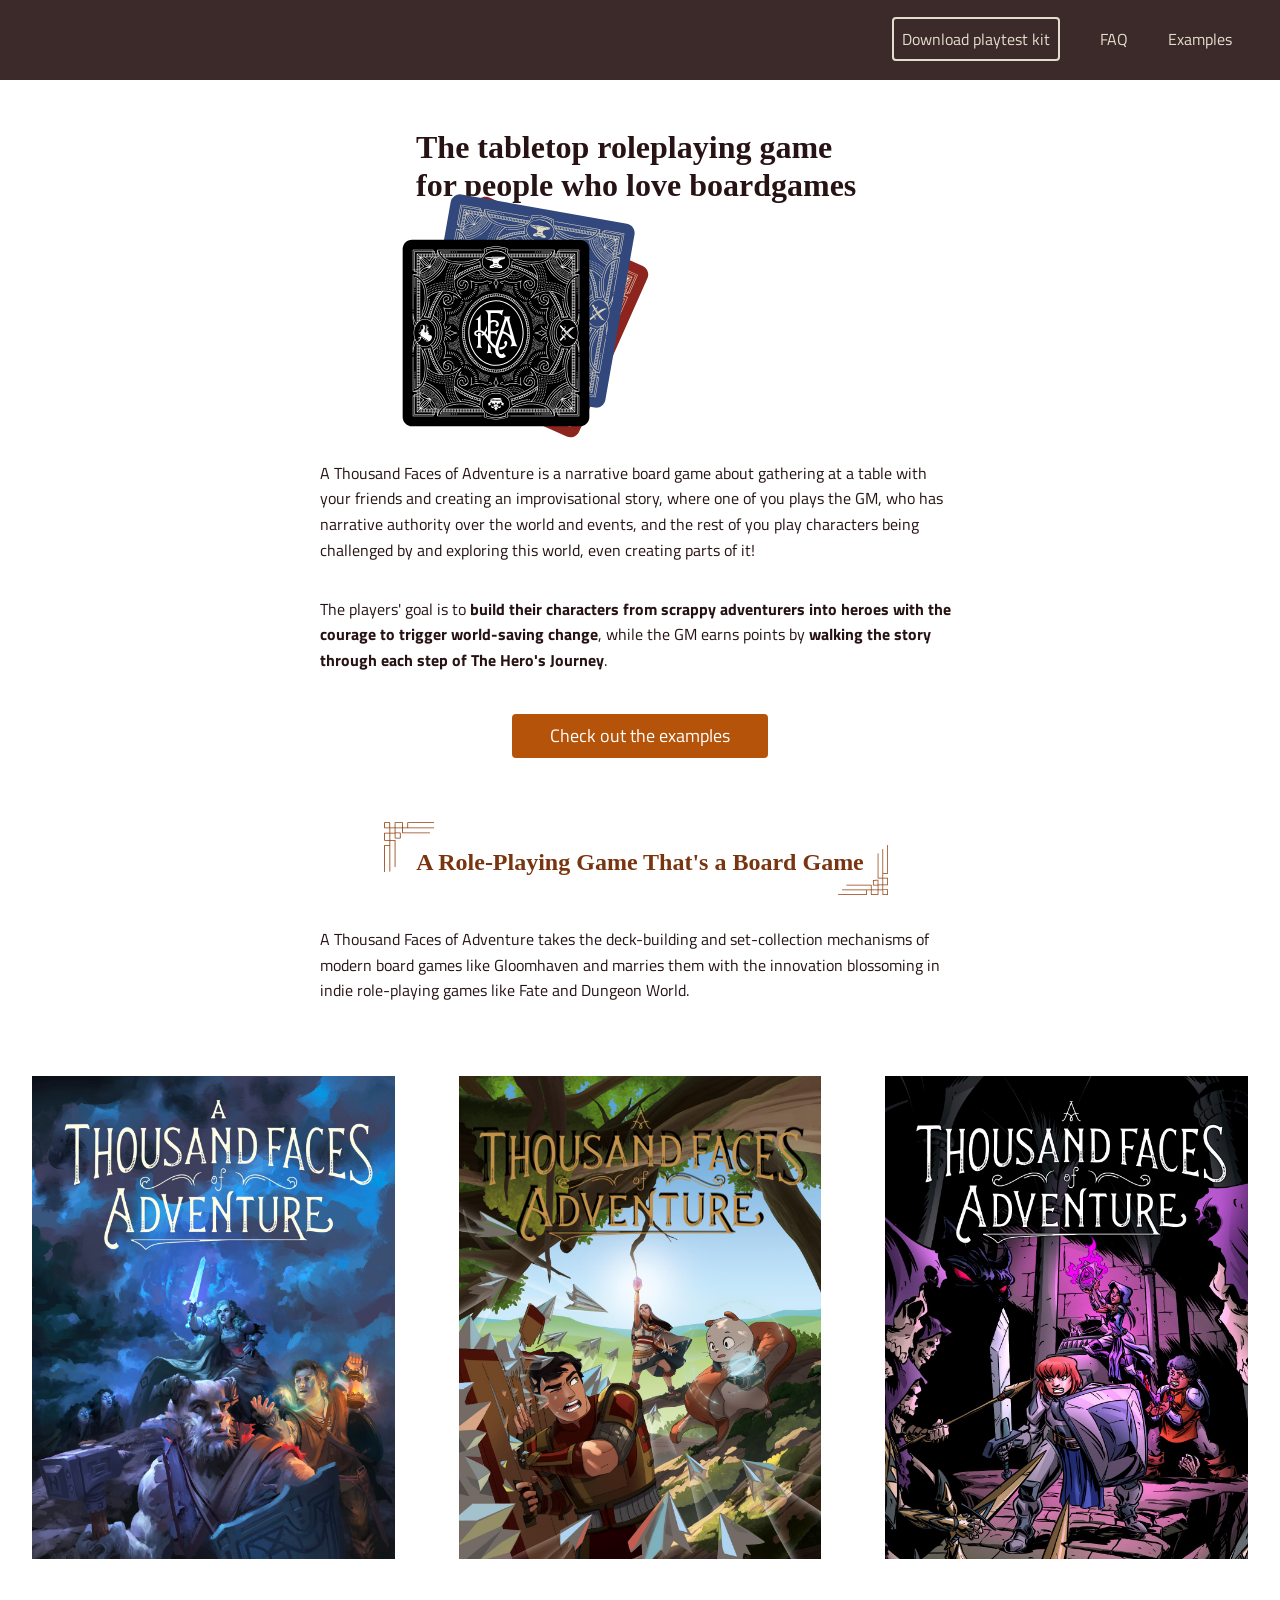
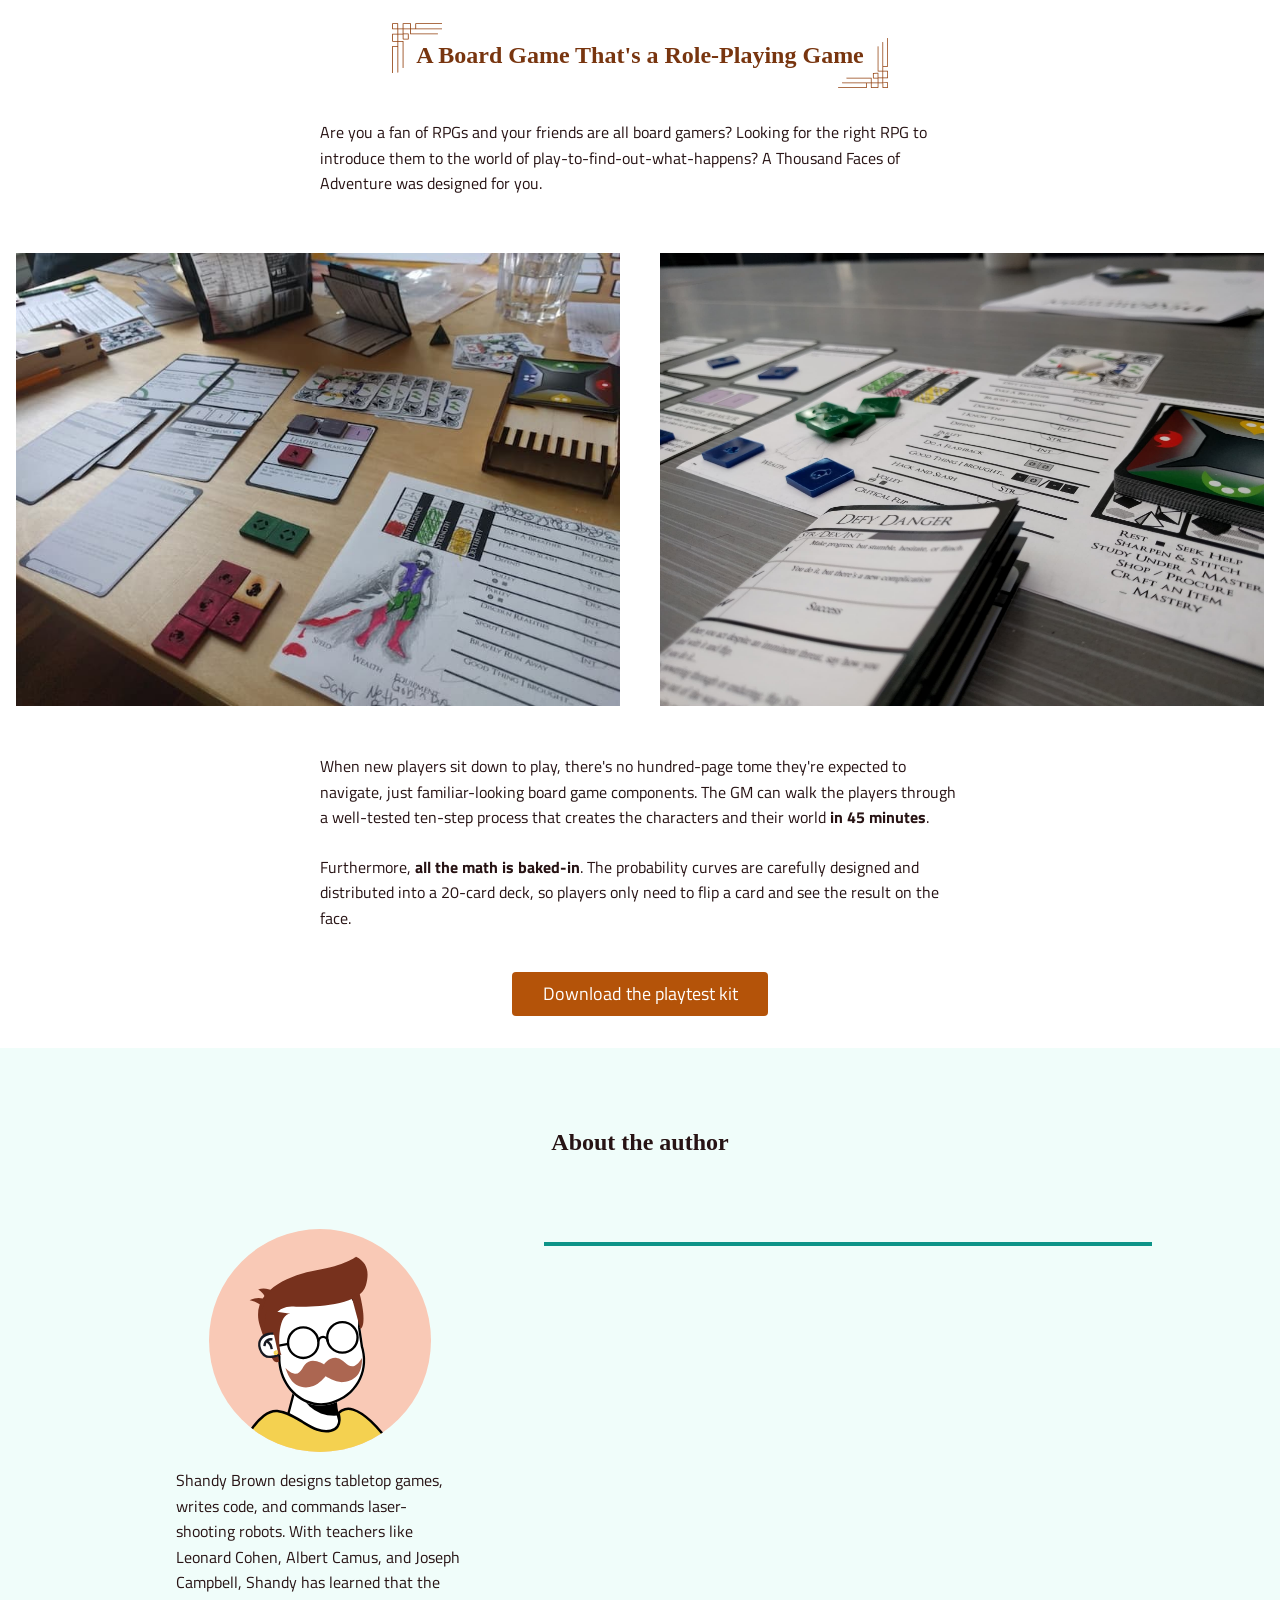
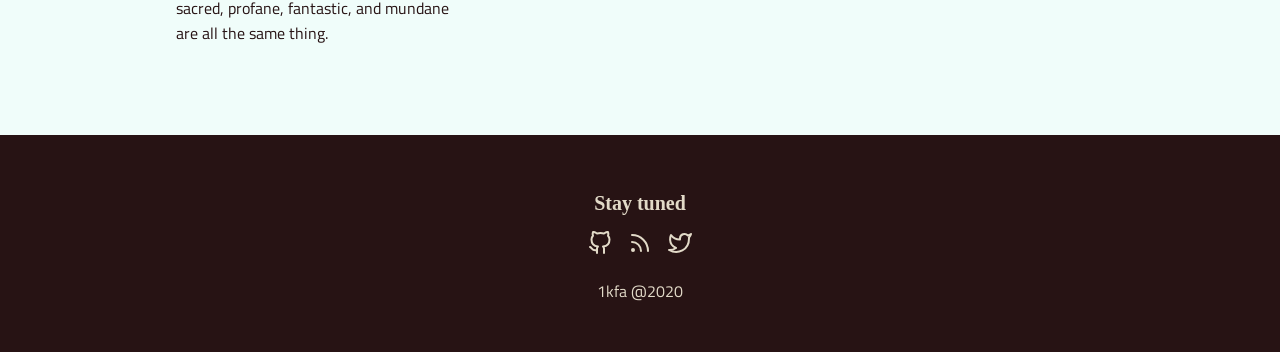
==== index.html @ 3e3a3d68 "initial commit" ====
<!DOCTYPE html>
<html lang="en">
<head>
  <meta charset="UTF-8" />
  <meta name="viewport" content="width=device-width, initial-scale=1.0" />
  <title>A Thousand Faces of Adventure</title>
  <link rel="stylesheet" href="styles.css" />
</head>
<body>

  <!-- ======================================================
       HEADER
  ======================================================= -->
  <header class="site-header">
    <nav class="site-nav">
      <ul>
        <!-- Home link omitted — this is the home page -->
        <li>
          <a href="downloads.html" class="nav-btn-download">Download playtest kit</a>
        </li>
        <li>
          <a href="faq.html">FAQ</a>
        </li>
        <li>
          <a href="examples.html">Examples</a>
        </li>
      </ul>
    </nav>
  </header>

  <!-- ======================================================
       MAIN CONTENT (ContentHome.vue)
  ======================================================= -->
  <main>

    <!-- Hero: title + card fan -->
    <article class="grid justify-items-center" style="display:grid; justify-items:center;">
      <div style="display:flex; flex-direction:column; margin-top:1rem; padding:1rem;">
        <h1 style="margin-block:1rem; padding-inline:2rem; align-self:center; max-width:32rem;">
          The tabletop roleplaying game for people who love boardgames
        </h1>
        <ul class="card__container">
          <li style="z-index:20;">
            <img src="assets/images/card-back-black.svg" alt="card design black" />
          </li>
          <li class="card--blue">
            <img src="assets/images/card-back-blue.svg" alt="card design blue" />
          </li>
          <li class="card--red">
            <img src="assets/images/card-back-red.svg" alt="card design red" />
          </li>
        </ul>
      </div>

      <p class="max-w-2xl px-4">
        A Thousand Faces of Adventure is a narrative board game about gathering at
        a table with your friends and creating an improvisational story, where one
        of you plays the GM, who has narrative authority over the world and
        events, and the rest of you play characters being challenged by and
        exploring this world, even creating parts of it!
      </p>
      <br />
      <p class="max-w-2xl px-4">
        The players' goal is to
        <strong>build their characters from scrappy adventurers into heroes with the
        courage to trigger world-saving change</strong>, while the GM earns points by
        <strong>walking the story through each step of The Hero's Journey</strong>.
      </p>

      <a href="examples.html" class="btn btn-primary btn-block">
        Check out the examples
      </a>
    </article>

    <!-- Blockquote section 1: RPG that's a board game -->
    <article style="display:grid; justify-items:center;">
      <blockquote class="decorative-quote" style="padding:1rem 2.5rem;">
        <!-- Opening decorative SVG -->
        <svg width="50" height="50" viewBox="0 0 150 150" style="margin-bottom:-1.5rem; margin-left:-2rem;" fill="currentColor" xmlns="http://www.w3.org/2000/svg">
          <path d="M18.7783 147.979C18.7783 148.642 18.2258 149.18 17.5436 149.18C16.8614 149.18 16.3089 148.642 16.3089 147.979V71.3658H2.93701L2.83206 160.605C2.83206 161.266 2.28262 161.8 1.60353 161.8C0.924442 161.8 0.374998 161.266 0.374998 160.605L0.483035 70.1647C0.483035 69.5041 1.03248 68.9697 1.71157 68.9697V68.9637H16.312V56.2984H1.71774C1.03865 56.2984 0.489208 55.7639 0.489208 55.1034L0.461427 33.2229C0.461427 32.5624 1.01087 32.0279 1.68996 32.0279L16.312 32.0429V18.9002L1.65601 18.9453C0.976917 18.9453 0.427473 18.4108 0.427473 17.7502L0.408952 2.1904C0.408952 1.53582 0.952223 1.00134 1.62514 0.99534L17.2226 0.800166C17.9017 0.791158 18.4604 1.32263 18.4665 1.98322V1.99823H18.4727V16.3179H31.9835L31.9681 2.09431C31.9681 1.43373 32.5175 0.899254 33.1966 0.899254L55.6898 0.926278C56.3689 0.926278 56.9184 1.46075 56.9184 2.12134V16.3179H69.9384V2.11533H69.9445C69.9445 1.45475 70.494 0.920273 71.1731 0.920273L164.146 0.81518C164.826 0.81518 165.375 1.34965 165.375 2.01024C165.375 2.67083 164.826 3.2053 164.146 3.2053L72.4078 3.30739V16.3149H151.167C151.849 16.3149 152.401 16.8524 152.401 17.516C152.401 18.1796 151.849 18.7171 151.167 18.7171H56.9184V31.5445L136.745 31.5535C137.424 31.5535 137.974 32.0879 137.974 32.7485C137.974 33.4091 137.424 33.9436 136.745 33.9436L55.6898 33.9346C55.0108 33.9346 54.4613 33.4001 54.4613 32.7395V18.7171H34.4498V31.6946H48.7662V31.7006C49.4422 31.7006 49.9917 32.2291 49.9948 32.8866L50.1368 48.2543C50.1398 48.9149 49.5904 49.4523 48.9113 49.4553L33.4837 49.5634C33.4435 49.5664 33.4065 49.5694 33.3664 49.5694C32.6842 49.5694 32.1316 49.032 32.1316 48.3684V34.442H18.7906V53.9083H33.2058C33.8849 53.9083 34.4344 54.4428 34.4344 55.1034L34.4436 133.95C34.4436 134.611 33.8942 135.145 33.2151 135.145C32.536 135.145 31.9866 134.611 31.9866 133.95L31.9773 56.2984H18.7906V147.979H18.7783ZM16.3089 53.9053V34.433L2.91849 34.418L2.94319 53.9023H16.3089V53.9053ZM18.7783 32.0369H31.9681V18.7141H18.7783V32.0369ZM34.5887 34.0937V47.1583L47.6519 47.0652L47.5315 34.0907H34.5856L34.5887 34.0937ZM2.87837 16.5461L15.9909 16.5071V3.2023L2.85984 3.36744L2.87528 16.5461H2.87837ZM34.4313 16.3119H54.449V3.31039L34.4189 3.28637L34.4344 16.3119H34.4313Z"/>
        </svg>
        <div>
          <h2>A Role-Playing Game That's a Board Game</h2>
        </div>
        <!-- Closing decorative SVG -->
        <svg width="50" height="50" viewBox="0 0 100 100" style="align-self:flex-end; margin-top:-2rem; margin-right:-1.5rem;" fill="currentColor">
          <path d="M88.8465 8.58464C88.8465 8.17247 89.1814 7.83863 89.5948 7.83863C90.0082 7.83863 90.3431 8.17247 90.3431 8.58464V56.1703H98.4473L98.5109 0.742274C98.5109 0.331972 98.8439 0 99.2554 0C99.667 0 100 0.331972 100 0.742274L99.9345 56.9164C99.9345 57.3267 99.6015 57.6586 99.19 57.6586V57.6624H90.3412V65.529H99.1862C99.5978 65.529 99.9308 65.8609 99.9308 66.2712L99.9476 79.8616C99.9476 80.2719 99.6146 80.6038 99.2031 80.6038L90.3412 80.5945V88.7577L99.2236 88.7297C99.6352 88.7297 99.9682 89.0616 99.9682 89.472L99.9794 99.1364C99.9794 99.543 99.6502 99.875 99.2423 99.8787L89.7894 99.9999C89.3778 100.006 89.0392 99.6754 89.0354 99.2651V99.2558H89.0317V90.3616H80.8433L80.8527 99.1961C80.8527 99.6064 80.5197 99.9384 80.1081 99.9384L66.4759 99.9216C66.0643 99.9216 65.7313 99.5896 65.7313 99.1793V90.3616H57.8404V99.1831H57.8366C57.8366 99.5934 57.5036 99.9253 57.0921 99.9253L0.744565 99.9906C0.332997 99.9906 0 99.6586 0 99.2483C0 98.838 0.332997 98.5061 0.744565 98.5061L56.3438 98.4426V90.3634H8.61114C8.1977 90.3634 7.86284 90.0296 7.86284 89.6174C7.86284 89.2053 8.1977 88.8714 8.61114 88.8714H65.7313V80.9041L17.3514 80.8985C16.9398 80.8985 16.6068 80.5665 16.6068 80.1562C16.6068 79.7459 16.9398 79.414 17.3514 79.414L66.4759 79.4196C66.8874 79.4196 67.2204 79.7515 67.2204 80.1618V88.8714H79.3486V80.8108H70.672V80.8071C70.2623 80.8071 69.9293 80.4789 69.9274 80.0704L69.8414 70.5253C69.8395 70.115 70.1725 69.7812 70.5841 69.7793L79.9342 69.7122C79.9585 69.7103 79.9809 69.7084 80.0052 69.7084C80.4187 69.7084 80.7535 70.0423 80.7535 70.4545V79.1044H88.839V67.0135H80.1025C79.691 67.0135 79.358 66.6815 79.358 66.2712L79.3523 17.298C79.3523 16.8877 79.6853 16.5557 80.0969 16.5557C80.5085 16.5557 80.8415 16.8877 80.8415 17.298L80.8471 65.529H88.839V8.58464H88.8465ZM90.3431 67.0154V79.11L98.4585 79.1193L98.4435 67.0172H90.3431V67.0154ZM88.8465 80.5982H80.8527V88.8733H88.8465V80.5982ZM79.2644 79.3207V71.2061L71.3473 71.2639L71.4203 79.3226H79.2663L79.2644 79.3207ZM98.4828 90.2198L90.5358 90.2441V98.5079L98.494 98.4053L98.4847 90.2198H98.4828ZM79.3598 90.3653H67.2279V98.4408L79.3673 98.4557L79.358 90.3653H79.3598Z"/>
        </svg>
      </blockquote>

      <p class="max-w-2xl px-4">
        A Thousand Faces of Adventure takes the deck-building and set-collection
        mechanisms of modern board games like Gloomhaven and marries them with the
        innovation blossoming in indie role-playing games like Fate and Dungeon World.
      </p>

      <div class="cover-grid">
        <div>
          <img src="assets/images/cover-art/cover_jeremy_1200x1600.jpg" alt="1kfa cover" />
        </div>
        <div>
          <img src="assets/images/cover-art/cover_ana_wordmark.jpg" alt="1kfa cover" />
        </div>
        <div>
          <img src="assets/images/cover-art/cover_brandon_1200x1600.jpg" alt="1kfa cover" />
        </div>
      </div>
    </article>

    <!-- Blockquote section 2: Board game that's an RPG -->
    <article style="display:grid; justify-items:center;">
      <blockquote class="decorative-quote" style="text-align:center;">
        <svg width="50" height="50" viewBox="0 0 150 150" style="margin-left:-1.5rem; margin-bottom:-2rem;" fill="currentColor" xmlns="http://www.w3.org/2000/svg">
          <path d="M18.7783 147.979C18.7783 148.642 18.2258 149.18 17.5436 149.18C16.8614 149.18 16.3089 148.642 16.3089 147.979V71.3658H2.93701L2.83206 160.605C2.83206 161.266 2.28262 161.8 1.60353 161.8C0.924442 161.8 0.374998 161.266 0.374998 160.605L0.483035 70.1647C0.483035 69.5041 1.03248 68.9697 1.71157 68.9697V68.9637H16.312V56.2984H1.71774C1.03865 56.2984 0.489208 55.7639 0.489208 55.1034L0.461427 33.2229C0.461427 32.5624 1.01087 32.0279 1.68996 32.0279L16.312 32.0429V18.9002L1.65601 18.9453C0.976917 18.9453 0.427473 18.4108 0.427473 17.7502L0.408952 2.1904C0.408952 1.53582 0.952223 1.00134 1.62514 0.99534L17.2226 0.800166C17.9017 0.791158 18.4604 1.32263 18.4665 1.98322V1.99823H18.4727V16.3179H31.9835L31.9681 2.09431C31.9681 1.43373 32.5175 0.899254 33.1966 0.899254L55.6898 0.926278C56.3689 0.926278 56.9184 1.46075 56.9184 2.12134V16.3179H69.9384V2.11533H69.9445C69.9445 1.45475 70.494 0.920273 71.1731 0.920273L164.146 0.81518C164.826 0.81518 165.375 1.34965 165.375 2.01024C165.375 2.67083 164.826 3.2053 164.146 3.2053L72.4078 3.30739V16.3149H151.167C151.849 16.3149 152.401 16.8524 152.401 17.516C152.401 18.1796 151.849 18.7171 151.167 18.7171H56.9184V31.5445L136.745 31.5535C137.424 31.5535 137.974 32.0879 137.974 32.7485C137.974 33.4091 137.424 33.9436 136.745 33.9436L55.6898 33.9346C55.0108 33.9346 54.4613 33.4001 54.4613 32.7395V18.7171H34.4498V31.6946H48.7662V31.7006C49.4422 31.7006 49.9917 32.2291 49.9948 32.8866L50.1368 48.2543C50.1398 48.9149 49.5904 49.4523 48.9113 49.4553L33.4837 49.5634C33.4435 49.5664 33.4065 49.5694 33.3664 49.5694C32.6842 49.5694 32.1316 49.032 32.1316 48.3684V34.442H18.7906V53.9083H33.2058C33.8849 53.9083 34.4344 54.4428 34.4344 55.1034L34.4436 133.95C34.4436 134.611 33.8942 135.145 33.2151 135.145C32.536 135.145 31.9866 134.611 31.9866 133.95L31.9773 56.2984H18.7906V147.979H18.7783ZM16.3089 53.9053V34.433L2.91849 34.418L2.94319 53.9023H16.3089V53.9053ZM18.7783 32.0369H31.9681V18.7141H18.7783V32.0369ZM34.5887 34.0937V47.1583L47.6519 47.0652L47.5315 34.0907H34.5856L34.5887 34.0937ZM2.87837 16.5461L15.9909 16.5071V3.2023L2.85984 3.36744L2.87528 16.5461H2.87837ZM34.4313 16.3119H54.449V3.31039L34.4189 3.28637L34.4344 16.3119H34.4313Z"/>
        </svg>
        <div>
          <h2>A Board Game That's a Role-Playing Game</h2>
        </div>
        <svg width="50" height="50" viewBox="0 0 100 100" style="align-self:flex-end; margin-top:-2rem; margin-right:-1.5rem;" fill="currentColor">
          <path d="M88.8465 8.58464C88.8465 8.17247 89.1814 7.83863 89.5948 7.83863C90.0082 7.83863 90.3431 8.17247 90.3431 8.58464V56.1703H98.4473L98.5109 0.742274C98.5109 0.331972 98.8439 0 99.2554 0C99.667 0 100 0.331972 100 0.742274L99.9345 56.9164C99.9345 57.3267 99.6015 57.6586 99.19 57.6586V57.6624H90.3412V65.529H99.1862C99.5978 65.529 99.9308 65.8609 99.9308 66.2712L99.9476 79.8616C99.9476 80.2719 99.6146 80.6038 99.2031 80.6038L90.3412 80.5945V88.7577L99.2236 88.7297C99.6352 88.7297 99.9682 89.0616 99.9682 89.472L99.9794 99.1364C99.9794 99.543 99.6502 99.875 99.2423 99.8787L89.7894 99.9999C89.3778 100.006 89.0392 99.6754 89.0354 99.2651V99.2558H89.0317V90.3616H80.8433L80.8527 99.1961C80.8527 99.6064 80.5197 99.9384 80.1081 99.9384L66.4759 99.9216C66.0643 99.9216 65.7313 99.5896 65.7313 99.1793V90.3616H57.8404V99.1831H57.8366C57.8366 99.5934 57.5036 99.9253 57.0921 99.9253L0.744565 99.9906C0.332997 99.9906 0 99.6586 0 99.2483C0 98.838 0.332997 98.5061 0.744565 98.5061L56.3438 98.4426V90.3634H8.61114C8.1977 90.3634 7.86284 90.0296 7.86284 89.6174C7.86284 89.2053 8.1977 88.8714 8.61114 88.8714H65.7313V80.9041L17.3514 80.8985C16.9398 80.8985 16.6068 80.5665 16.6068 80.1562C16.6068 79.7459 16.9398 79.414 17.3514 79.414L66.4759 79.4196C66.8874 79.4196 67.2204 79.7515 67.2204 80.1618V88.8714H79.3486V80.8108H70.672V80.8071C70.2623 80.8071 69.9293 80.4789 69.9274 80.0704L69.8414 70.5253C69.8395 70.115 70.1725 69.7812 70.5841 69.7793L79.9342 69.7122C79.9585 69.7103 79.9809 69.7084 80.0052 69.7084C80.4187 69.7084 80.7535 70.0423 80.7535 70.4545V79.1044H88.839V67.0135H80.1025C79.691 67.0135 79.358 66.6815 79.358 66.2712L79.3523 17.298C79.3523 16.8877 79.6853 16.5557 80.0969 16.5557C80.5085 16.5557 80.8415 16.8877 80.8415 17.298L80.8471 65.529H88.839V8.58464H88.8465ZM90.3431 67.0154V79.11L98.4585 79.1193L98.4435 67.0172H90.3431V67.0154ZM88.8465 80.5982H80.8527V88.8733H88.8465V80.5982ZM79.2644 79.3207V71.2061L71.3473 71.2639L71.4203 79.3226H79.2663L79.2644 79.3207ZM98.4828 90.2198L90.5358 90.2441V98.5079L98.494 98.4053L98.4847 90.2198H98.4828ZM79.3598 90.3653H67.2279V98.4408L79.3673 98.4557L79.358 90.3653H79.3598Z"/>
        </svg>
      </blockquote>

      <p class="max-w-2xl px-4">
        Are you a fan of RPGs and your friends are all board gamers? Looking for
        the right RPG to introduce them to the world of
        play-to-find-out-what-happens? A Thousand Faces of Adventure was designed
        for you.
      </p>

      <div class="playtest-grid">
        <img src="assets/images/playtest-2.jpg" alt="1kfa game components" />
        <img src="assets/images/playtest-4.jpg" alt="1kfa game components" />
      </div>

      <p class="mt-8 max-w-2xl px-4">
        When new players sit down to play, there's no hundred-page tome they're
        expected to navigate, just familiar-looking board game components. The GM
        can walk the players through a well-tested ten-step process that creates
        the characters and their world <strong>in 45 minutes</strong>.
      </p>
      <p class="mt-4 max-w-2xl px-4">
        Furthermore, <strong>all the math is baked-in</strong>. The probability
        curves are carefully designed and distributed into a 20-card deck, so
        players only need to flip a card and see the result on the face.
      </p>

      <a href="downloads.html" class="btn btn-primary btn-block">
        Download the playtest kit
      </a>
    </article>

  </main>

  <!-- ======================================================
       FOOTER
  ======================================================= -->
  <footer>
    <!-- "About the author" — shown only on home page in Vue via v-if -->
    <article class="footer-author">
      <h2>About the author</h2>
      <div class="footer-author-inner">
        <div class="footer-author-bio">
          <img src="assets/images/author.svg" alt="author illustration" />
          <p>
            Shandy Brown designs tabletop games, writes code, and commands
            laser-shooting robots. With teachers like Leonard Cohen,
            Albert Camus, and Joseph Campbell, Shandy has learned that
            the sacred, profane, fantastic, and mundane are all the same thing.
          </p>
        </div>
        <iframe
          src="https://www.youtube.com/embed/jhUcS00YTTQ"
          frameborder="0"
          allow="accelerometer; autoplay; clipboard-write; encrypted-media; gyroscope; picture-in-picture"
          allowfullscreen
          title="About Boardcrafting"
        ></iframe>
      </div>
    </article>

    <article class="footer-social">
      <h3>Stay tuned</h3>
      <ul>
        <li>
          <a href="https://github.com/sjbrown/1kfa" target="_blank" aria-label="social icon github">
            <svg xmlns="http://www.w3.org/2000/svg" width="24" height="24" viewBox="0 0 24 24" fill="none" stroke="currentColor" stroke-width="2" stroke-linecap="round" stroke-linejoin="round">
              <path d="M9 19c-5 1.5-5-2.5-7-3m14 6v-3.87a3.37 3.37 0 0 0-.94-2.61c3.14-.35 6.44-1.54 6.44-7A5.44 5.44 0 0 0 20 4.77 5.07 5.07 0 0 0 19.91 1S18.73.65 16 2.48a13.38 13.38 0 0 0-7 0C6.27.65 5.09 1 5.09 1A5.07 5.07 0 0 0 5 4.77a5.44 5.44 0 0 0-1.5 3.78c0 5.42 3.3 6.61 6.44 7A3.37 3.37 0 0 0 9 18.13V22"></path>
            </svg>
          </a>
        </li>
        <li>
          <a href="https://boardcrafting.wordpress.com/subscribe/" target="_blank" aria-label="social icon rss">
            <svg xmlns="http://www.w3.org/2000/svg" width="24" height="24" viewBox="0 0 24 24" fill="none" stroke="currentColor" stroke-width="2" stroke-linecap="round" stroke-linejoin="round">
              <path d="M4 11a9 9 0 0 1 9 9"></path>
              <path d="M4 4a16 16 0 0 1 16 16"></path>
              <circle cx="5" cy="19" r="1"></circle>
            </svg>
          </a>
        </li>
        <li>
          <a href="https://twitter.com/boardcrafting" target="_blank" aria-label="social icon twitter">
            <svg xmlns="http://www.w3.org/2000/svg" width="24" height="24" viewBox="0 0 24 24" fill="none" stroke="currentColor" stroke-width="2" stroke-linecap="round" stroke-linejoin="round">
              <path d="M23 3a10.9 10.9 0 0 1-3.14 1.53 4.48 4.48 0 0 0-7.86 3v1A10.66 10.66 0 0 1 3 4s-4 9 5 13a11.64 11.64 0 0 1-7 2c9 5 20 0 20-11.5a4.5 4.5 0 0 0-.08-.83A7.72 7.72 0 0 0 23 3z"></path>
            </svg>
          </a>
        </li>
      </ul>
      <p>1kfa @2020</p>
    </article>
  </footer>

  <!-- ======================================================
       Card fan scroll animation (from ContentHome.vue)
  ======================================================= -->
  <script>
    (function () {
      function handleScroll() {
        var blueCard = document.querySelector('.card--blue');
        var redCard  = document.querySelector('.card--red');
        var container = document.querySelector('.card__container');
        if (!container) return;
        var rect = container.getBoundingClientRect();

        if (window.innerWidth < 450) {
          if (rect.bottom > 1100) {
            blueCard.style.transform = 'translate(0, -2rem)';
            redCard.style.transform  = 'translate(0, -1rem)';
          } else if (rect.bottom < 790) {
            blueCard.style.transform = 'translate(2rem, -2rem) rotate(10deg)';
            redCard.style.transform  = 'translate(2rem, -1rem) rotate(20deg)';
          }
        } else if (window.innerWidth > 650) {
          if (rect.bottom > 600) {
            blueCard.style.transform = 'translate(0, -2rem)';
            redCard.style.transform  = 'translate(0, -1rem)';
          } else if (rect.bottom < 855) {
            blueCard.style.transform = 'translate(2rem, -2rem) rotate(10deg)';
            redCard.style.transform  = 'translate(2rem, -1rem) rotate(24deg)';
          }
        }
      }

      window.addEventListener('scroll', handleScroll);
    })();
  </script>

</body>
</html>
---- styles.css ----
/* ============================================================
   1kFA — Shared Stylesheet
   Replaces Tailwind CSS + PostCSS pipeline.
   Custom colors and fonts from tailwind.config.js.
   Book animation from Downloads.vue <style> block.
   ============================================================ */

/* ------------------------------------------------------------
   Fonts (Google Fonts — previously loaded via Vue project)
   ------------------------------------------------------------ */
@import url('https://fonts.googleapis.com/css2?family=Tinos:ital,wght@0,400;0,700;1,400&family=Titillium+Web:wght@400;600;700&display=swap');

/* ------------------------------------------------------------
   Custom properties (from tailwind.config.js)
   ------------------------------------------------------------ */
:root {
  --color-dark-brown: #271314;
  --color-milk: #E2DAC8;

  /* Tailwind amber (yellow) scale — used throughout */
  --color-yellow-400: #fbbf24;
  --color-yellow-500: #f59e0b;
  --color-yellow-700: #b45309;
  --color-yellow-800: #92400e;
  --color-yellow-900: #78350f;

  /* Tailwind orange */
  --color-orange-500: #f97316;
  --color-orange-600: #ea580c;
  --color-orange-900: #7c2d12;

  /* Tailwind teal */
  --color-teal-50:  #f0fdfa;
  --color-teal-600: #0d9488;

  /* Tailwind trueGray (gray) */
  --color-gray-50: #fafafa;

  /* Misc */
  --color-white: #ffffff;
}

/* ------------------------------------------------------------
   Reset / base
   ------------------------------------------------------------ */
*, *::before, *::after {
  box-sizing: border-box;
  margin: 0;
  padding: 0;
}

html {
  font-size: 16px;
  scroll-behavior: smooth;
}

body {
  font-family: 'Titillium Web', sans-serif;
  color: var(--color-dark-brown);
  background-color: var(--color-white);
  line-height: 1.6;
}

h1, h2, h3, h4, h5, h6 {
  font-family: 'Tinos', serif;
  line-height: 1.2;
}

h1 { font-size: 2rem; }
h2 { font-size: 1.5rem; }
h3 { font-size: 1.25rem; }

p { margin-bottom: 0.5rem; }

a {
  color: inherit;
  text-decoration: none;
}

img {
  display: block;
  max-width: 100%;
  height: auto;
}

ul { list-style: none; }

code {
  font-family: monospace;
  font-size: 0.9em;
}

/* ------------------------------------------------------------
   Layout helpers
   ------------------------------------------------------------ */

/* Centres content and constrains max width */
.container {
  width: 100%;
  max-width: 80rem;  /* ~1280px, Tailwind's default xl */
  margin-inline: auto;
}

/* ------------------------------------------------------------
   Header / Nav
   ------------------------------------------------------------ */
.site-header {
  display: grid;
  height: 5rem;          /* h-20 */
  position: sticky;
  top: 0;
  z-index: 50;
}

.site-nav {
  display: grid;
  background-color: var(--color-dark-brown);
  color: var(--color-milk);
  opacity: 0.9;
}

.site-nav ul {
  display: flex;
  justify-self: center;
  justify-content: center;
  gap: 1.5rem;
  align-items: center;
}

.site-nav a {
  color: var(--color-milk);
  padding: 0.5rem;
  transition: color 0.2s;
}

.site-nav a:hover {
  color: var(--color-yellow-400);
}

/* "Download playtest kit" button in nav */
.nav-btn-download {
  margin: 0.5rem;
  border: 2px solid var(--color-milk);
  padding: 0.5rem 1rem;
  border-radius: 0.25rem;
  transition: background-color 0.3s ease;
}

.nav-btn-download:hover {
  background-color: var(--color-orange-600);
}

@media (min-width: 768px) {
  .site-nav ul {
    justify-self: end;
    padding-inline: 2.5rem;
  }
}

/* ------------------------------------------------------------
   Footer
   ------------------------------------------------------------ */
.footer-author {
  display: grid;
  justify-items: center;
  background-color: var(--color-teal-50);
}

.footer-author h2 {
  margin-top: 5rem;
  text-align: center;
  margin-bottom: 2.5rem;
}

.footer-author-inner {
  margin-top: 2rem;
  padding-bottom: 5rem;
  display: flex;
  flex-direction: column;
  gap: 2rem;
  width: 100%;
  align-items: center;
}

.footer-author-bio {
  display: flex;
  flex-direction: column;
  align-items: center;
  max-width: 24rem;
  gap: 1rem;
}

.footer-author-bio img {
  width: 33%;
}

.footer-author-bio p {
  width: 75%;
}

.footer-author iframe {
  width: 100%;
  height: 18rem;
  border-top: 4px solid var(--color-teal-600);
}

@media (min-width: 1024px) {
  .footer-author-inner {
    flex-direction: row;
    width: 80%;
    max-width: 80rem;
  }
  .footer-author-bio img {
    width: 58%;
  }
  .footer-author iframe {
    height: 25rem;
  }
}

.footer-social {
  padding-block: 2.5rem;
  background-color: var(--color-dark-brown);
  color: var(--color-milk);
  display: grid;
  justify-items: center;
  gap: 1rem;
}

.footer-social h3 {
  margin-top: 1rem;
}

.footer-social ul {
  display: flex;
  gap: 1rem;
}

.footer-social a {
  color: var(--color-milk);
  transition: color 0.2s;
}

.footer-social a:hover {
  color: var(--color-yellow-400);
}

/* ------------------------------------------------------------
   Buttons / CTAs
   ------------------------------------------------------------ */
.btn {
  display: inline-block;
  text-align: center;
  border-radius: 0.25rem;
  padding: 0.5rem 1rem;
  font-size: 1.125rem;
  transition: background-color 0.3s ease;
  color: var(--color-white);
}

.btn-primary {
  background-color: var(--color-yellow-700);
}

.btn-primary:hover {
  background-color: var(--color-orange-500);
  color: var(--color-white);
}

/* Full-width on mobile, fixed width on md+ */
.btn-block {
  width: 91.666%;   /* w-11/12 */
  margin: 2rem auto;
}

@media (min-width: 768px) {
  .btn-block {
    width: 16rem;   /* md:w-64 */
  }
}

/* Download-page specific buttons */
.btn-download {
  display: grid;
  justify-items: center;
  width: 100%;
  background-color: var(--color-yellow-700);
  color: var(--color-white);
  padding: 1rem 5rem;
  border-radius: 0.25rem;
  margin: 1rem;
  transition: background-color 0.3s ease;
  font-size: 1rem;
}

.btn-download:hover {
  background-color: var(--color-yellow-500);
  color: var(--color-white);
}

@media (min-width: 768px) {
  .btn-download {
    width: 20rem;   /* md:w-80 */
  }
}

/* ------------------------------------------------------------
   Home page — card fan animation
   ------------------------------------------------------------ */
.card__container {
  display: grid;
  height: 20rem;
  justify-items: center;
  position: relative;
}

.card__container li {
  position: absolute;
  width: 100%;
}

.card__container li:nth-child(1) { z-index: 20; }
.card__container li:nth-child(2) { z-index: 10; }
.card__container li:nth-child(3) { z-index: 2; }

.card--blue,
.card--red {
  transition: transform 0.15s ease;
}

@media (min-width: 768px) {
  .card__container {
    width: 14rem;
    height: 14rem;
  }

  .card--blue,
  .card--red {
    width: 14rem;
  }
}

/* ------------------------------------------------------------
   Home page — blockquote decorative sections
   ------------------------------------------------------------ */
.decorative-quote {
  display: flex;
  flex-direction: column;
  padding: 1rem;
  z-index: 10;
  text-align: center;
  margin: 1rem;
}

.decorative-quote h2 {
  color: var(--color-yellow-900);
  position: relative;
  z-index: 20;
}

.decorative-quote svg {
  color: var(--color-yellow-800);
}

/* ------------------------------------------------------------
   Home page — cover image grid
   ------------------------------------------------------------ */
.cover-grid {
  display: grid;
  gap: 0;
  margin-top: 2rem;
}

.cover-grid div {
  padding: 2rem;
  overflow: hidden;
  display: flex;
  flex-direction: column;
  justify-content: center;
}

.cover-grid img {
  object-fit: cover;
  width: 100%;
}

@media (min-width: 1024px) {
  .cover-grid {
    grid-auto-columns: 1fr;
    grid-auto-flow: column;
  }
}

/* Playtest photo pair */
.playtest-grid {
  display: grid;
  gap: 2.5rem;
  padding: 1rem;
}

@media (min-width: 1024px) {
  .playtest-grid {
    grid-auto-flow: column;
    margin-top: 2rem;
  }
}

/* ------------------------------------------------------------
   Downloads page — 3D book
   ------------------------------------------------------------ */
.book-container {
  display: flex;
  align-items: center;
  justify-content: center;
  perspective: 1200px;
}

@keyframes initAnimation {
  0%   { transform: rotateY(0deg); }
  100% { transform: rotateY(-30deg); }
}

.book {
  width: 300px;
  height: 400px;
  position: relative;
  transform-style: preserve-3d;
  transform: rotateY(-30deg);
  transition: 1s ease;
  animation: 1s ease 0s 1 initAnimation;
}

.book-container:hover .book,
.book-container:focus .book {
  transform: rotateY(0deg);
}

.book > :first-child {
  position: absolute;
  top: 0;
  left: 0;
  width: 300px;
  height: 400px;
  transform: translateZ(35px);
  background-color: #0b275b;
  border-radius: 0 2px 2px 0;
  box-shadow: 5px 5px 20px #666;
}

.book::before {
  position: absolute;
  content: " ";
  left: 0;
  top: 3px;
  width: 68px;
  height: 394px;
  transform: translateX(262px) rotateY(90deg);
  background: linear-gradient(
    90deg,
    #fff 0%, #f9f9f9 5%, #fff 10%, #f9f9f9 15%,
    #fff 20%, #f9f9f9 25%, #fff 30%, #f9f9f9 35%,
    #fff 40%, #f9f9f9 45%, #fff 50%, #f9f9f9 55%,
    #fff 60%, #f9f9f9 65%, #fff 70%, #f9f9f9 75%,
    #fff 80%, #f9f9f9 85%, #fff 90%, #f9f9f9 95%, #fff 100%
  );
}

.book::after {
  position: absolute;
  top: 0;
  left: 0;
  content: " ";
  width: 300px;
  height: 400px;
  transform: translateZ(-35px);
  background-color: #0b275b;
  border-radius: 0 2px 2px 0;
  box-shadow: -10px 0 50px 10px #666;
}

@media (max-width: 500px) {
  .book,
  .book > :first-child,
  .book::after {
    width: 300px;
    height: 400px;
  }
}

/* ------------------------------------------------------------
   Downloads page — layout sections
   ------------------------------------------------------------ */
.downloads-section {
  display: flex;
  flex-direction: column;
  justify-content: center;
  margin-bottom: 5rem;
}

.downloads-section h2 {
  text-align: center;
  margin-bottom: 2.5rem;
}

.downloads-article {
  display: grid;
  justify-items: center;
  margin-top: 2.5rem;
  margin-inline: auto;
}

.downloads-links {
  display: flex;
  flex-direction: column;
  align-items: center;
}

.downloads-cards {
  max-width: 56rem;
  margin-inline: auto;
  display: grid;
  justify-items: center;
}

.downloads-cards img {
  padding: 1rem;
}

@media (min-width: 768px) {
  .downloads-article {
    grid-auto-flow: column;
    gap: 2.5rem;
  }
  .downloads-cards {
    grid-auto-flow: column;
  }
}

/* ------------------------------------------------------------
   FAQ page
   ------------------------------------------------------------ */
.faq-section {
  display: flex;
  flex-direction: column;
}

.faq-image {
  width: 100%;
}

.faq-image img {
  object-fit: contain;
  width: 100%;
}

.faq-list {
  display: grid;
  max-width: 42rem;
  margin-inline: auto;
  padding: 2rem;
  margin-top: -20rem;
  background-color: var(--color-gray-50);
  border-top: 4px solid var(--color-yellow-400);
}

.faq-list li {
  margin-bottom: 1rem;
}

.faq-list h2 {
  margin-block: 2rem;
}

.faq-list a {
  text-decoration: underline;
  color: var(--color-orange-900);
  font-weight: 600;
}

@media (min-width: 1024px) {
  .faq-section {
    flex-direction: row;
  }
  .faq-image {
    margin: 2.5rem;
  }
  .faq-list {
    margin-top: 10rem;
    margin-left: -5rem;
  }
  .faq-end-image {
    width: 100%;
    margin-top: 14rem;
    align-self: flex-end;
  }
}

/* ------------------------------------------------------------
   Examples page
   ------------------------------------------------------------ */
.examples-article {
  display: grid;
  margin-top: 2.5rem;
  margin-inline: 1rem;
  justify-items: center;
}

.examples-article h3 {
  margin-bottom: 0.5rem;
  text-align: center;
}

.examples-article p {
  max-width: 42rem;
}

.examples-media {
  display: grid;
  margin-top: 2.5rem;
  margin-inline: 1rem;
  grid-flow: row;
  align-items: center;
}

.examples-media img {
  width: 100%;
  padding: 1rem;
}

.examples-media iframe {
  justify-self: center;
}

@media (min-width: 768px) {
  .examples-article p {
    margin-top: 1rem;
    margin-inline: 5rem;
  }
  .examples-media {
    grid-auto-flow: column;
    justify-items: center;
  }
  .examples-media img {
    width: 20rem;
  }
}

/* ------------------------------------------------------------
   Utility classes (minimal set replacing most-used Tailwind)
   ------------------------------------------------------------ */
.text-center  { text-align: center; }
.underline    { text-decoration: underline; }
.font-semibold { font-weight: 600; }
.italic       { font-style: italic; }
.max-w-2xl    { max-width: 42rem; }
.mx-auto      { margin-inline: auto; }
.mt-4         { margin-top: 1rem; }
.mt-8         { margin-top: 2rem; }
.mt-10        { margin-top: 2.5rem; }
.mt-20        { margin-top: 5rem; }
.mb-10        { margin-bottom: 2.5rem; }
.mb-20        { margin-bottom: 5rem; }
.p-4          { padding: 1rem; }
.px-4         { padding-inline: 1rem; }
.py-4         { padding-block: 1rem; }
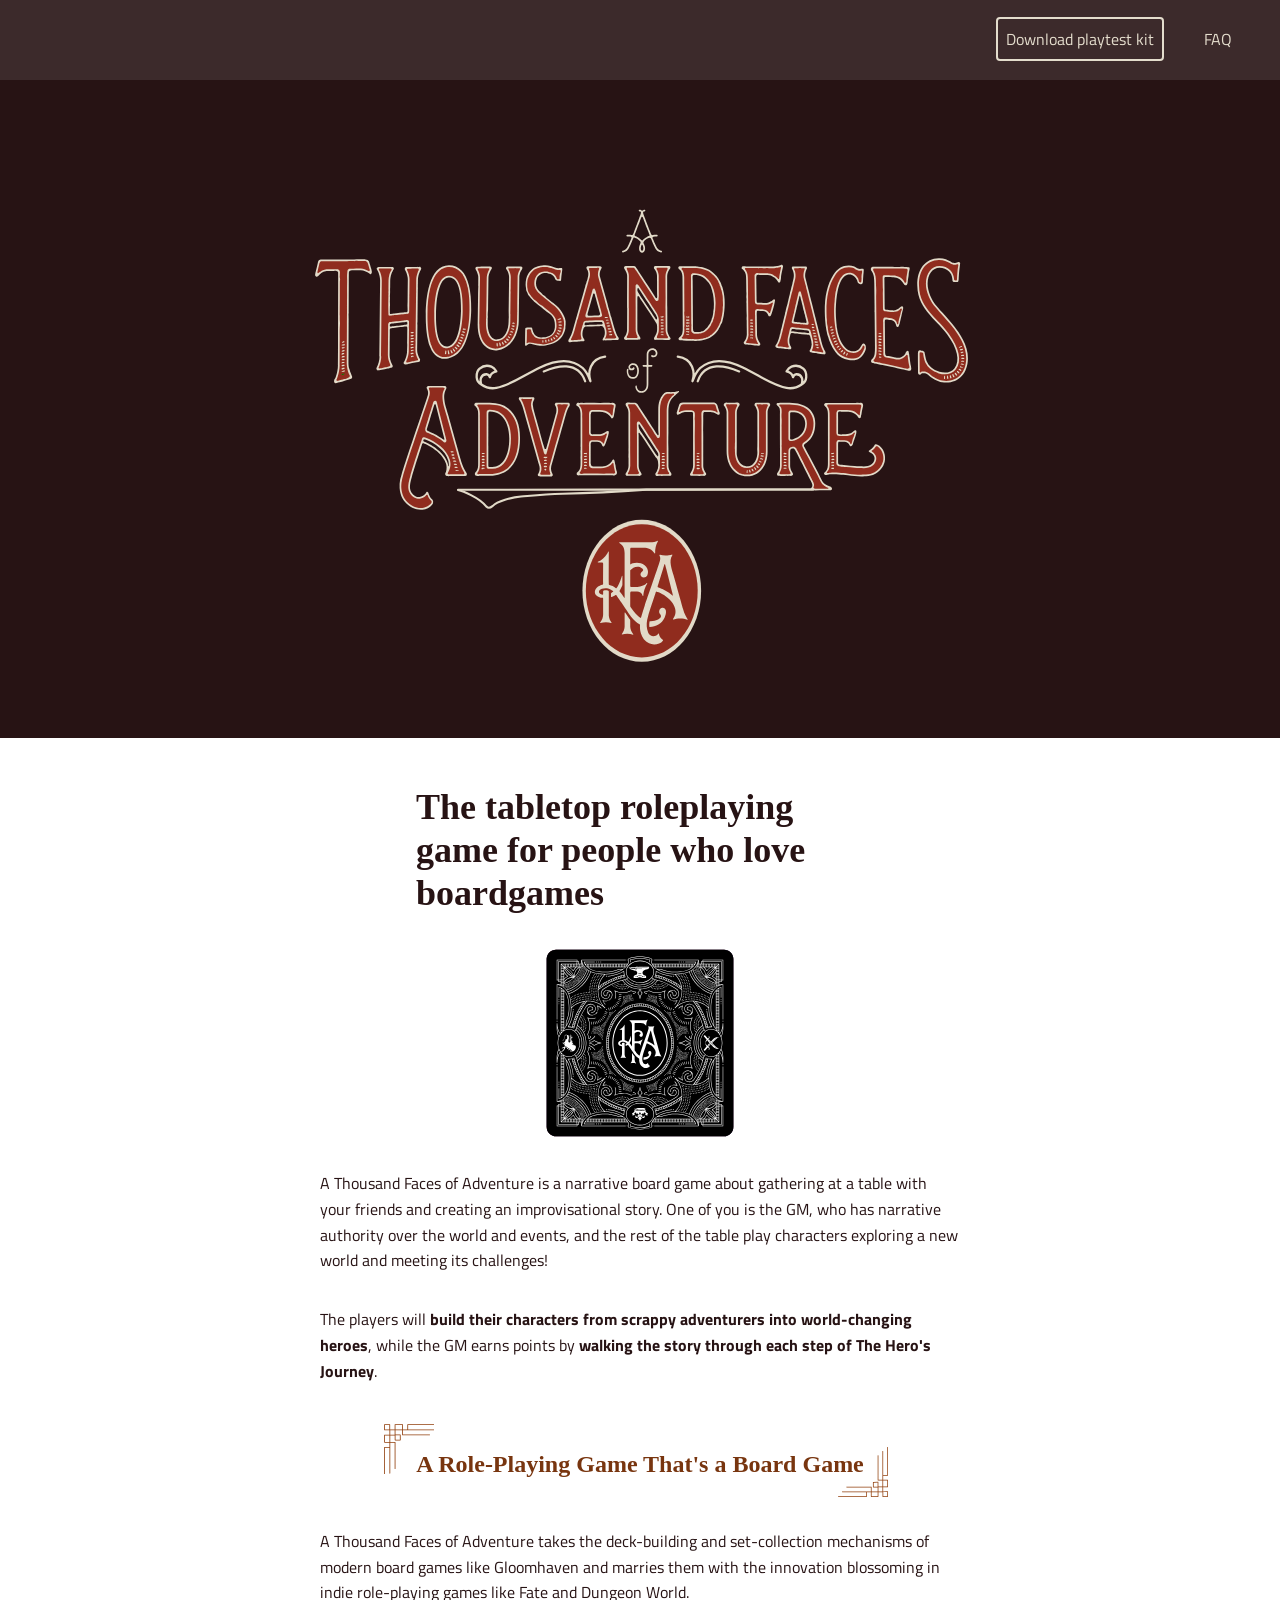
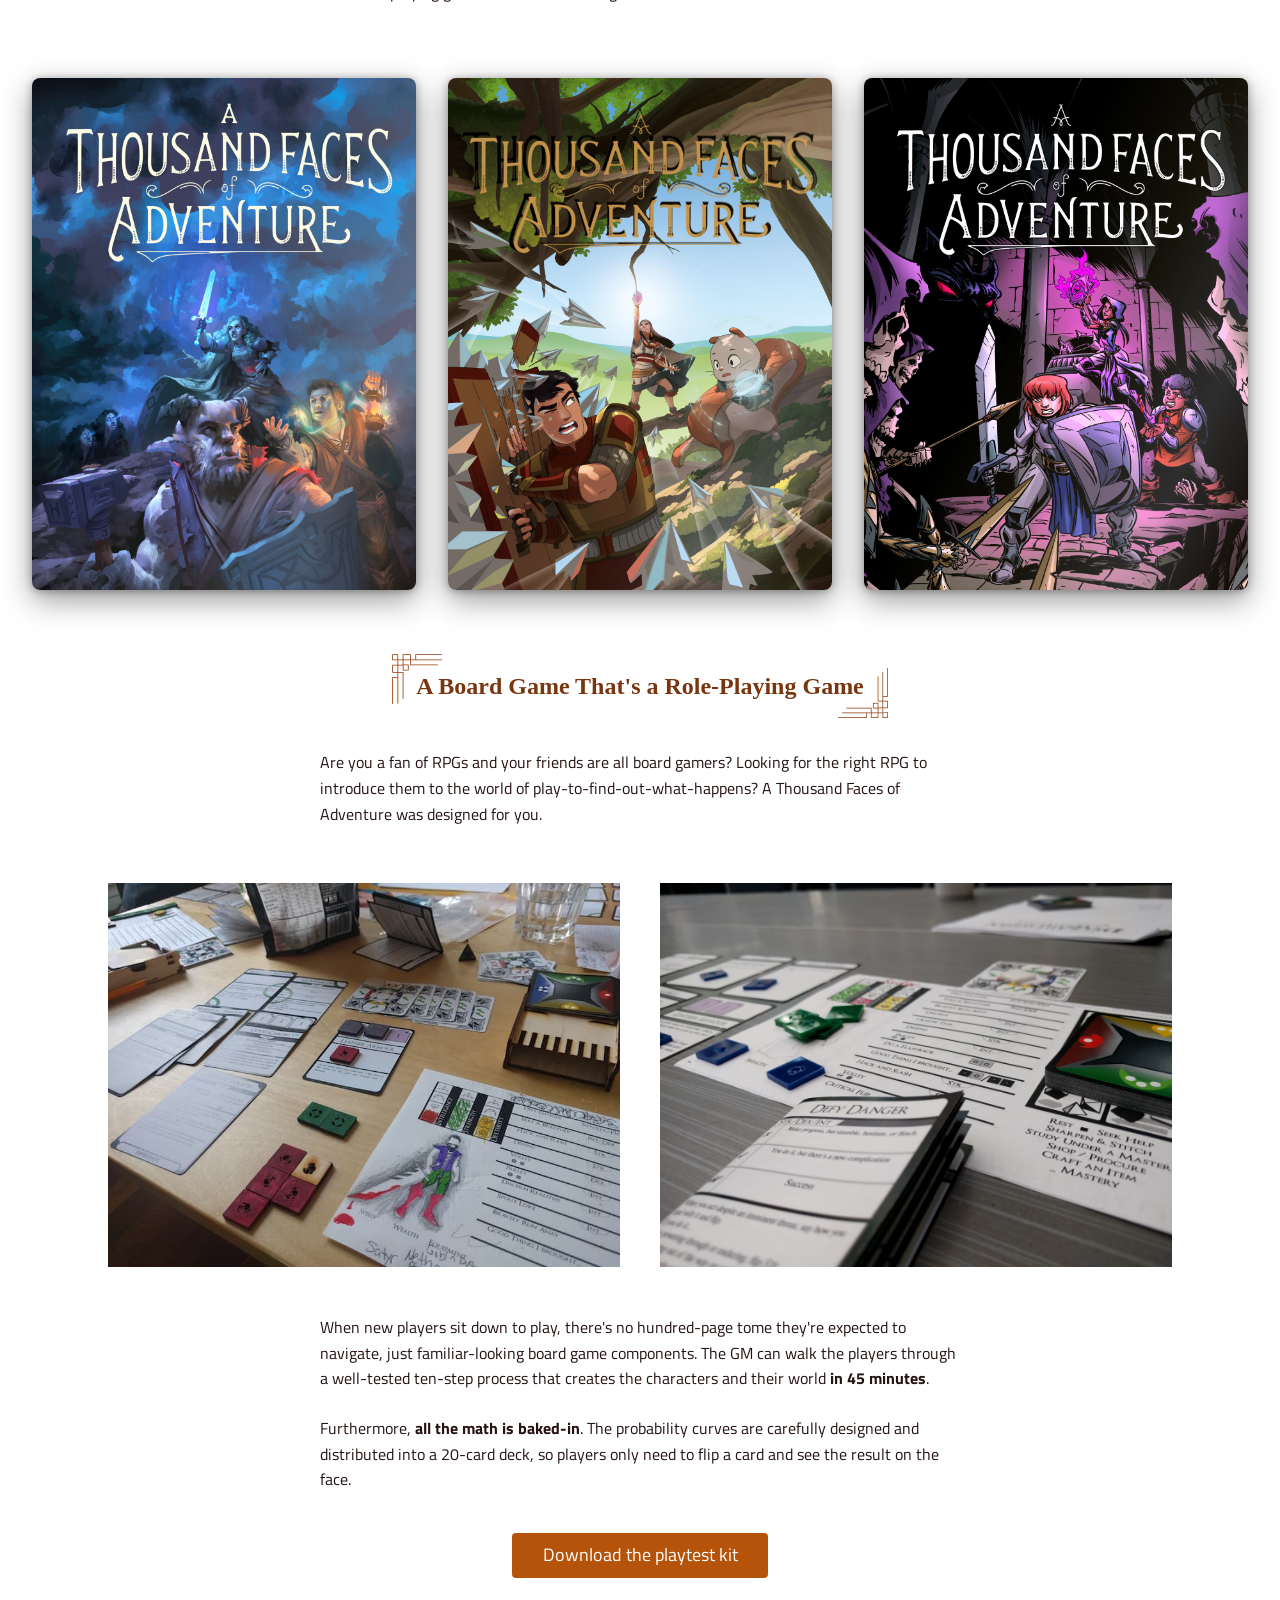
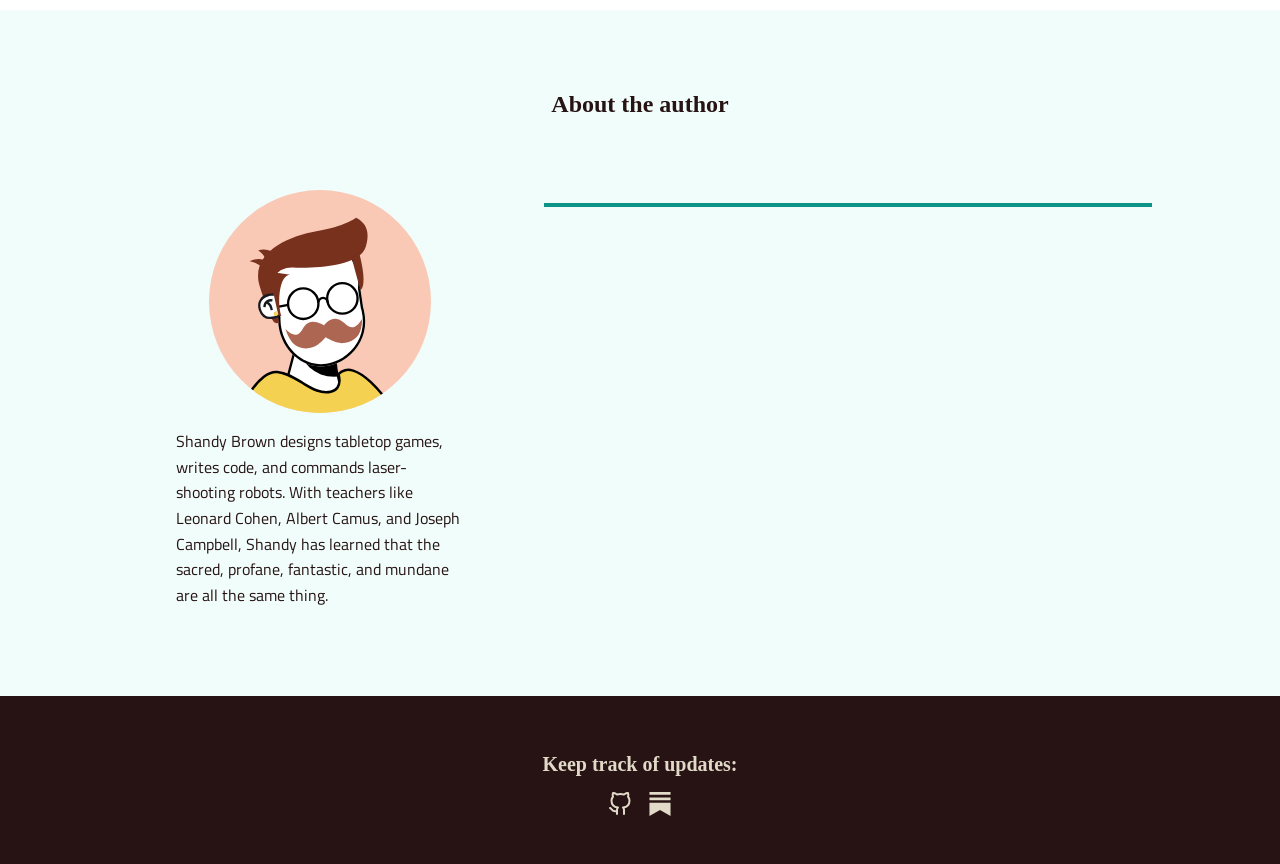
==== commit 1c2ff6c3: "initial readying" ====
--- a/index.html
+++ b/index.html
@@ -5,6 +5,30 @@
   <meta name="viewport" content="width=device-width, initial-scale=1.0" />
   <title>A Thousand Faces of Adventure</title>
   <link rel="stylesheet" href="styles.css" />
+  <script>
+  (function () {
+    document.querySelectorAll('.cover-card').forEach(function (card) {
+      card.addEventListener('mousemove', function (e) {
+        var rect = card.getBoundingClientRect();
+        var x = (e.clientX - rect.left) / rect.width;   // 0–1
+        var y = (e.clientY - rect.top)  / rect.height;  // 0–1
+        var rotY =  (x - 0.5) * 22;   // –11deg … +11deg
+        var rotX = -(y - 0.5) * 16;   // –8deg  … +8deg
+        card.style.transform = 'rotateX(' + rotX + 'deg) rotateY(' + rotY + 'deg) scale(1.03)';
+        // Shift the foil shimmer with the mouse
+        var shimX = Math.round(x * 100);
+        var shimY = Math.round(y * 100);
+        card.style.setProperty('--shim-x', shimX + '%');
+        card.style.setProperty('--shim-y', shimY + '%');
+        card.querySelector('::after'); // trigger repaint
+        card.style.cssText += '; --shim-pos: ' + shimX + '% ' + shimY + '%;';
+      });
+      card.addEventListener('mouseleave', function () {
+        card.style.transform = 'rotateX(0deg) rotateY(0deg) scale(1)';
+      });
+    });
+  })();
+</script>
 </head>
 <body>
 
@@ -21,9 +45,11 @@
         <li>
           <a href="faq.html">FAQ</a>
         </li>
+        <!--
         <li>
           <a href="examples.html">Examples</a>
         </li>
+        -->
       </ul>
     </nav>
   </header>
@@ -31,7 +57,13 @@
   <!-- ======================================================
        MAIN CONTENT (ContentHome.vue)
   ======================================================= -->
+
   <main>
+
+  <section class="hero-logo">
+  <img src="assets/images/logo.svg" alt="A Thousand Faces of Adventure"
+  class="hero-logo__img" />
+  </section>
 
     <!-- Hero: title + card fan -->
     <article class="grid justify-items-center" style="display:grid; justify-items:center;">
@@ -54,22 +86,24 @@
 
       <p class="max-w-2xl px-4">
         A Thousand Faces of Adventure is a narrative board game about gathering at
-        a table with your friends and creating an improvisational story, where one
-        of you plays the GM, who has narrative authority over the world and
-        events, and the rest of you play characters being challenged by and
-        exploring this world, even creating parts of it!
+        a table with your friends and creating an improvisational story. One
+        of you is the GM, who has narrative authority over the world and
+        events, and the rest of the table play characters exploring a new world
+        and meeting its challenges!
       </p>
       <br />
       <p class="max-w-2xl px-4">
-        The players' goal is to
-        <strong>build their characters from scrappy adventurers into heroes with the
-        courage to trigger world-saving change</strong>, while the GM earns points by
+        The players will
+        <strong>build their characters from scrappy adventurers into world-changing
+        heroes</strong>, while the GM earns points by
         <strong>walking the story through each step of The Hero's Journey</strong>.
       </p>
 
+      <!--
       <a href="examples.html" class="btn btn-primary btn-block">
         Check out the examples
       </a>
+      -->
     </article>
 
     <!-- Blockquote section 1: RPG that's a board game -->
@@ -95,14 +129,20 @@
       </p>
 
       <div class="cover-grid">
-        <div>
-          <img src="assets/images/cover-art/cover_jeremy_1200x1600.jpg" alt="1kfa cover" />
-        </div>
-        <div>
-          <img src="assets/images/cover-art/cover_ana_wordmark.jpg" alt="1kfa cover" />
-        </div>
-        <div>
-          <img src="assets/images/cover-art/cover_brandon_1200x1600.jpg" alt="1kfa cover" />
+        <div class="cover-card">
+          <a href="downloads.html">
+            <img src="assets/images/cover-art/cover_jeremy_1200x1600.jpg" alt="1kfa cover" />
+          </a>
+        </div>
+        <div class="cover-card">
+          <a href="downloads.html">
+            <img src="assets/images/cover-art/cover_ana_wordmark.jpg" alt="1kfa cover" />
+          </a>
+        </div>
+        <div class="cover-card">
+          <a href="downloads.html">
+            <img src="assets/images/cover-art/cover_brandon_1200x1600.jpg" alt="1kfa cover" />
+          </a>
         </div>
       </div>
     </article>
@@ -180,7 +220,7 @@
     </article>
 
     <article class="footer-social">
-      <h3>Stay tuned</h3>
+      <h3>Keep track of updates:</h3>
       <ul>
         <li>
           <a href="https://github.com/sjbrown/1kfa" target="_blank" aria-label="social icon github">
@@ -189,24 +229,14 @@
             </svg>
           </a>
         </li>
-        <li>
-          <a href="https://boardcrafting.wordpress.com/subscribe/" target="_blank" aria-label="social icon rss">
-            <svg xmlns="http://www.w3.org/2000/svg" width="24" height="24" viewBox="0 0 24 24" fill="none" stroke="currentColor" stroke-width="2" stroke-linecap="round" stroke-linejoin="round">
-              <path d="M4 11a9 9 0 0 1 9 9"></path>
-              <path d="M4 4a16 16 0 0 1 16 16"></path>
-              <circle cx="5" cy="19" r="1"></circle>
-            </svg>
-          </a>
-        </li>
-        <li>
-          <a href="https://twitter.com/boardcrafting" target="_blank" aria-label="social icon twitter">
-            <svg xmlns="http://www.w3.org/2000/svg" width="24" height="24" viewBox="0 0 24 24" fill="none" stroke="currentColor" stroke-width="2" stroke-linecap="round" stroke-linejoin="round">
-              <path d="M23 3a10.9 10.9 0 0 1-3.14 1.53 4.48 4.48 0 0 0-7.86 3v1A10.66 10.66 0 0 1 3 4s-4 9 5 13a11.64 11.64 0 0 1-7 2c9 5 20 0 20-11.5a4.5 4.5 0 0 0-.08-.83A7.72 7.72 0 0 0 23 3z"></path>
-            </svg>
-          </a>
-        </li>
+<li>
+  <a href="https://1kfa.substack.com" target="_blank" aria-label="Substack newsletter">
+    <svg xmlns="http://www.w3.org/2000/svg" width="24" height="24" viewBox="0 0 24 24" fill="currentColor" stroke="none">
+      <path d="M22.539 8.242H1.46V5.406h21.08v2.836zM1.46 10.812V24L12 18.11 22.54 24V10.812H1.46zM22.54 0H1.46v2.836h21.08V0z"/>
+    </svg>
+  </a>
+</li>
       </ul>
-      <p>1kfa @2020</p>
     </article>
   </footer>
 
@@ -224,19 +254,19 @@
 
         if (window.innerWidth < 450) {
           if (rect.bottom > 1100) {
-            blueCard.style.transform = 'translate(0, -2rem)';
-            redCard.style.transform  = 'translate(0, -1rem)';
+            blueCard.style.transform = 'translate(0, 0)';
+            redCard.style.transform  = 'translate(0, 0)';
           } else if (rect.bottom < 790) {
-            blueCard.style.transform = 'translate(2rem, -2rem) rotate(10deg)';
-            redCard.style.transform  = 'translate(2rem, -1rem) rotate(20deg)';
+            blueCard.style.transform = 'translate(2rem, 0) rotate(10deg)';
+            redCard.style.transform  = 'translate(4rem, 0) rotate(20deg)';
           }
         } else if (window.innerWidth > 650) {
           if (rect.bottom > 600) {
-            blueCard.style.transform = 'translate(0, -2rem)';
-            redCard.style.transform  = 'translate(0, -1rem)';
+            blueCard.style.transform = 'translate(0, 0)';
+            redCard.style.transform  = 'translate(0, 0)';
           } else if (rect.bottom < 855) {
-            blueCard.style.transform = 'translate(2rem, -2rem) rotate(10deg)';
-            redCard.style.transform  = 'translate(2rem, -1rem) rotate(24deg)';
+            blueCard.style.transform = 'translate(2rem, 0) rotate(10deg)';
+            redCard.style.transform  = 'translate(4rem, 0) rotate(24deg)';
           }
         }
       }
--- a/styles.css
+++ b/styles.css
@@ -66,7 +66,7 @@
   line-height: 1.2;
 }
 
-h1 { font-size: 2rem; }
+h1 { font-size: 2.25rem; }
 h2 { font-size: 1.5rem; }
 h3 { font-size: 1.25rem; }
 
@@ -309,9 +309,11 @@
    ------------------------------------------------------------ */
 .card__container {
   display: grid;
+  width: 14rem;
   height: 20rem;
   justify-items: center;
   position: relative;
+  margin-inline: auto;
 }
 
 .card__container li {
@@ -325,7 +327,7 @@
 
 .card--blue,
 .card--red {
-  transition: transform 0.15s ease;
+  transition: transform 0.35s ease;
 }
 
 @media (min-width: 768px) {
@@ -367,21 +369,10 @@
    ------------------------------------------------------------ */
 .cover-grid {
   display: grid;
-  gap: 0;
+  gap: 2rem;
   margin-top: 2rem;
-}
-
-.cover-grid div {
   padding: 2rem;
-  overflow: hidden;
-  display: flex;
-  flex-direction: column;
-  justify-content: center;
-}
-
-.cover-grid img {
-  object-fit: cover;
-  width: 100%;
+  perspective: 1000px;
 }
 
 @media (min-width: 1024px) {
@@ -391,16 +382,77 @@
   }
 }
 
+.cover-card {
+  position: relative;
+  border-radius: 0.5rem;
+  overflow: hidden;
+  transform-style: preserve-3d;
+  transition: transform 0.1s ease, box-shadow 0.3s ease;
+  box-shadow:
+    0 10px 30px rgba(0,0,0,0.4),
+    0 1px 8px rgba(0,0,0,0.3);
+  cursor: pointer;
+}
+
+.cover-card a {
+  display: block;
+}
+
+.cover-card img {
+  display: block;
+  width: 100%;
+  height: 100%;
+  object-fit: cover;
+}
+
+/* Foil shimmer overlay */
+.cover-card::after {
+  content: '';
+  position: absolute;
+  inset: 0;
+  background: linear-gradient(
+    115deg,
+    transparent 20%,
+    rgba(255, 220, 100, 0.08) 30%,
+    rgba(255, 255, 255, 0.18) 40%,
+    rgba(180, 83, 9,  0.08) 50%,
+    transparent 60%
+  );
+  background-size: 200% 200%;
+  mix-blend-mode: screen;
+  pointer-events: none;
+  transition: background-position 0.05s ease;
+  border-radius: inherit;
+}
+
+.cover-card:hover {
+  box-shadow:
+    0 24px 60px rgba(0,0,0,0.5),
+    0 4px 16px rgba(0,0,0,0.3),
+    0 0 0 1px rgba(255,210,80,0.2);
+}
+
+.cover-card:hover::after {
+  background-position: 100% 100%;
+}
+
 /* Playtest photo pair */
 .playtest-grid {
   display: grid;
   gap: 2.5rem;
   padding: 1rem;
+}
+
+.playtest-grid img {
+  width: 100%;
+  height: 24rem;        /* add this */
+  object-fit: cover;    /* add this */
 }
 
 @media (min-width: 1024px) {
   .playtest-grid {
     grid-auto-flow: column;
+    grid-auto-columns: 1fr;  /* add this — equal column widths */
     margin-top: 2rem;
   }
 }
@@ -663,3 +715,21 @@
 .p-4          { padding: 1rem; }
 .px-4         { padding-inline: 1rem; }
 .py-4         { padding-block: 1rem; }
+
+
+/* ------------------------------------------------------------
+   Home page — hero logo
+   ------------------------------------------------------------ */
+.hero-logo {
+  display: flex;
+  justify-content: center;
+  align-items: center;
+  padding: 3rem 1.5rem 1rem;
+  background-color: var(--color-dark-brown); /* #271314 */
+}
+
+.hero-logo__img {
+  width: 100%;
+  max-width: 52rem;   /* caps it on wide screens */
+  height: auto;
+}
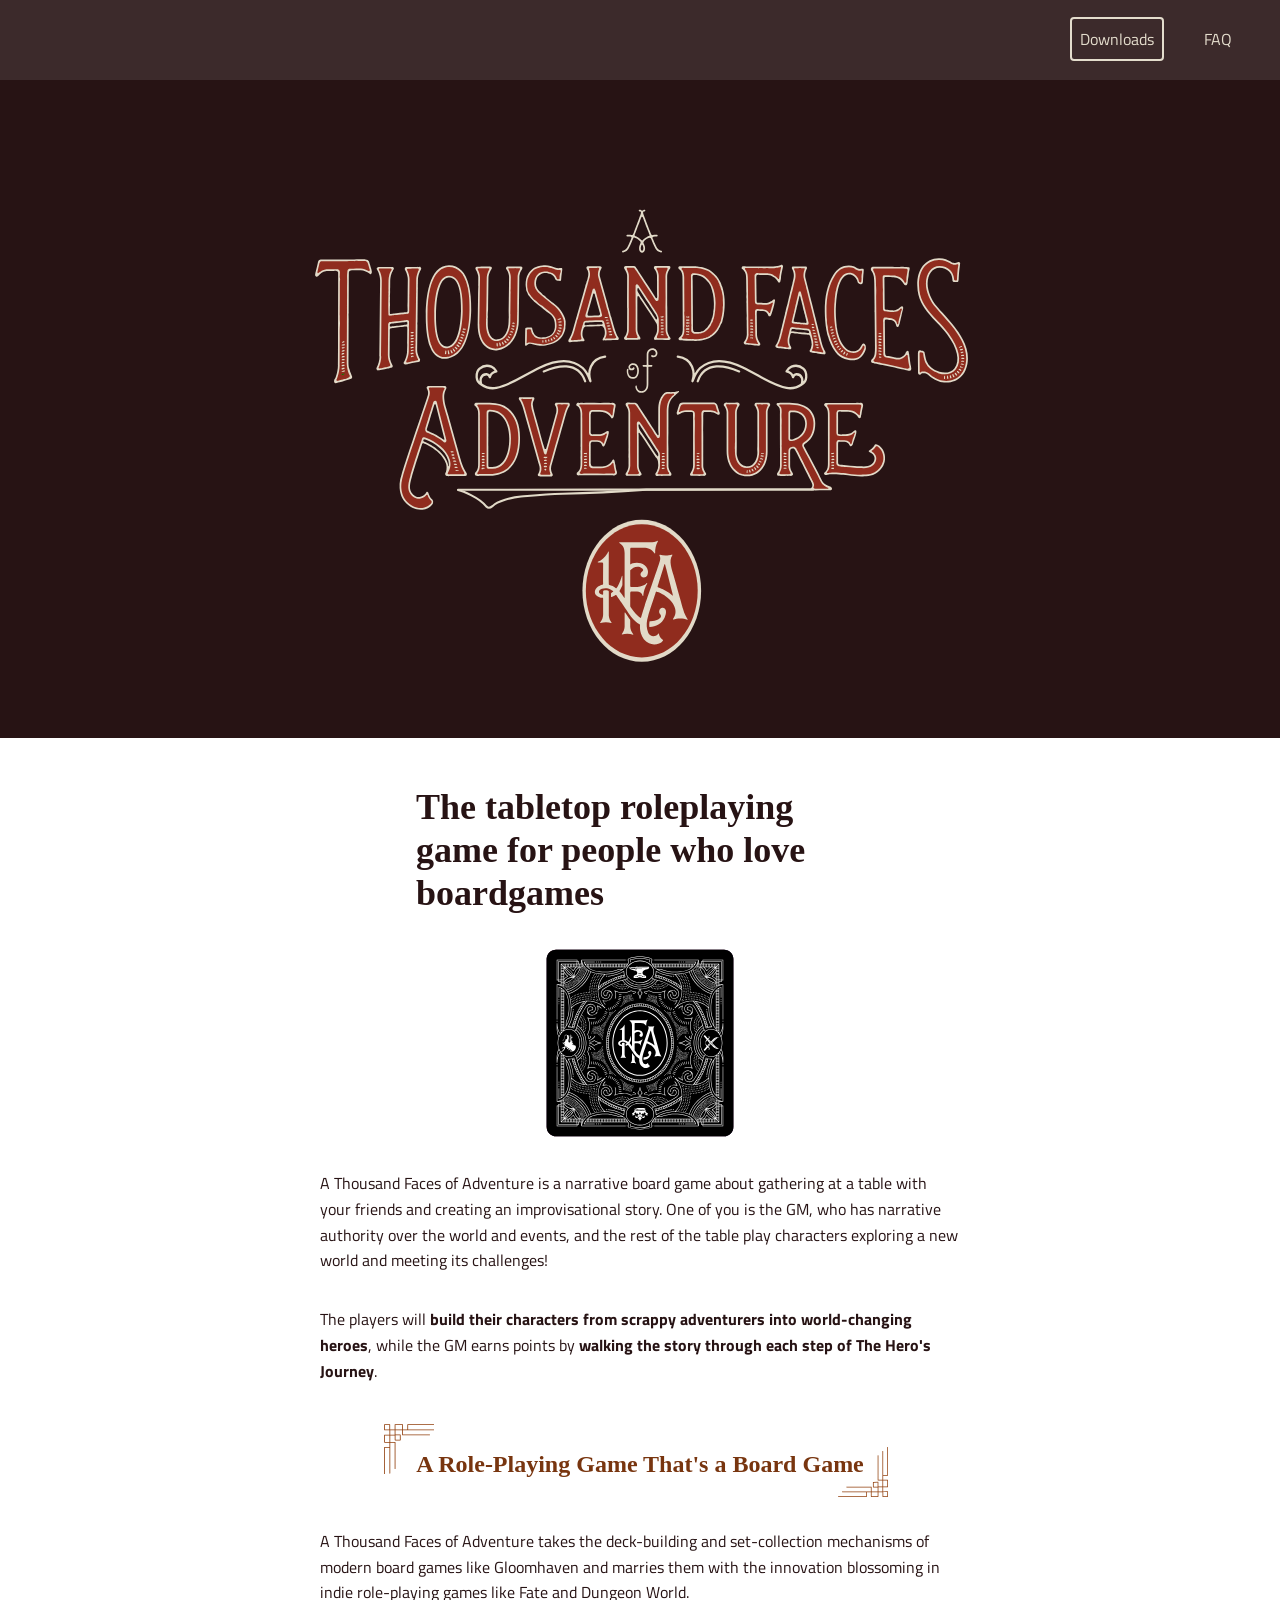
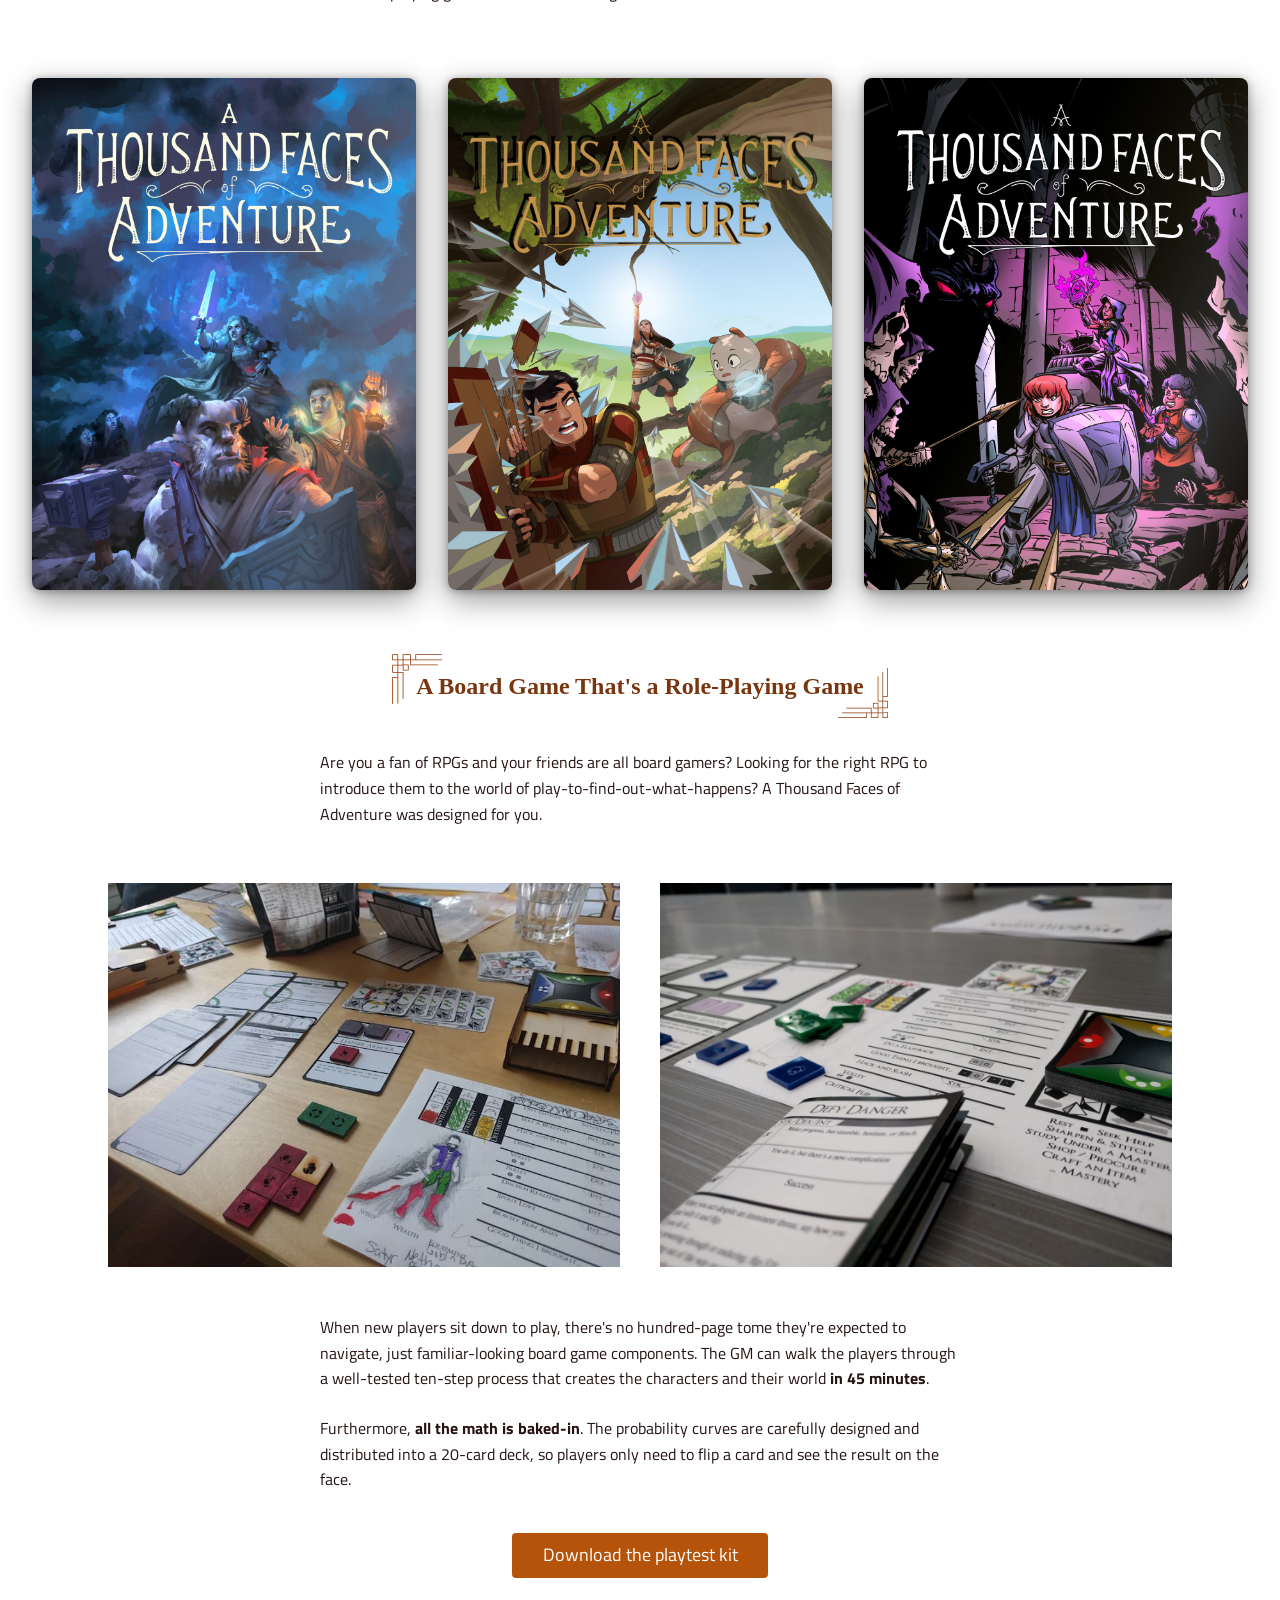
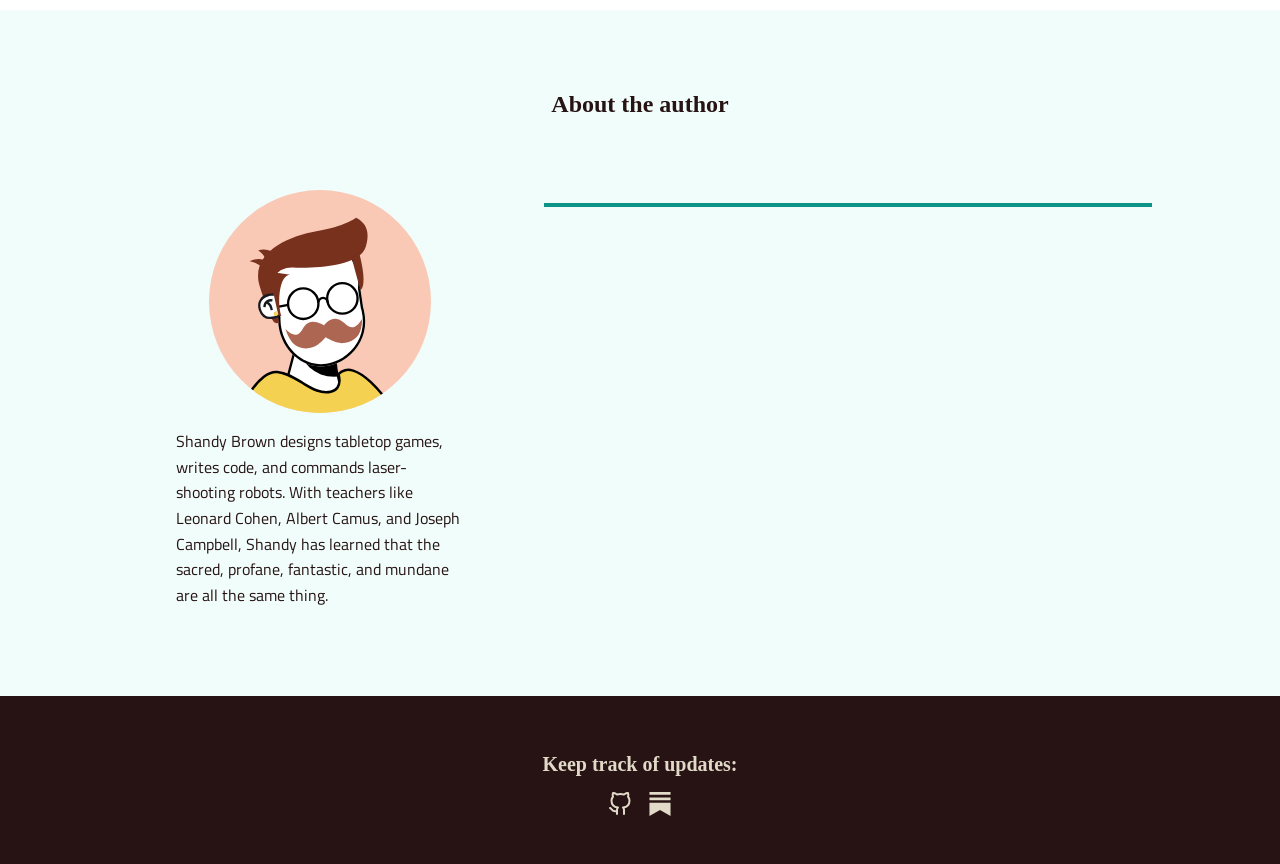
==== commit 3a4230b5: "latest" ====
--- a/index.html
+++ b/index.html
@@ -40,7 +40,7 @@
       <ul>
         <!-- Home link omitted — this is the home page -->
         <li>
-          <a href="downloads.html" class="nav-btn-download">Download playtest kit</a>
+          <a href="downloads.html" class="nav-btn-download">Downloads</a>
         </li>
         <li>
           <a href="faq.html">FAQ</a>
--- a/styles.css
+++ b/styles.css
@@ -733,3 +733,39 @@
   max-width: 52rem;   /* caps it on wide screens */
   height: auto;
 }
+
+/* ------------------------------------------------------------
+   Downloads - Deckahedron app section
+   ------------------------------------------------------------ */
+.deckahedron-screenshot {
+  display: block;
+  border-radius: 1rem;
+  overflow: hidden;
+  box-shadow: 0 8px 32px rgba(0,0,0,0.35);
+  transition: transform 0.2s ease, box-shadow 0.2s ease;
+  max-width: 16rem;
+}
+
+.deckahedron-screenshot:hover {
+  transform: translateY(-4px);
+  box-shadow: 0 16px 40px rgba(0,0,0,0.45);
+}
+
+.deckahedron-screenshot img {
+  display: block;
+  width: 100%;
+}
+
+.deckahedron-desc {
+  max-width: 20rem;
+  text-align: center;
+  margin-bottom: 1rem;
+  line-height: 1.6;
+}
+
+.guide-blurb {
+  max-width: 20rem;
+  text-align: center;
+  margin-bottom: 1.5rem;
+  line-height: 1.6;
+}
